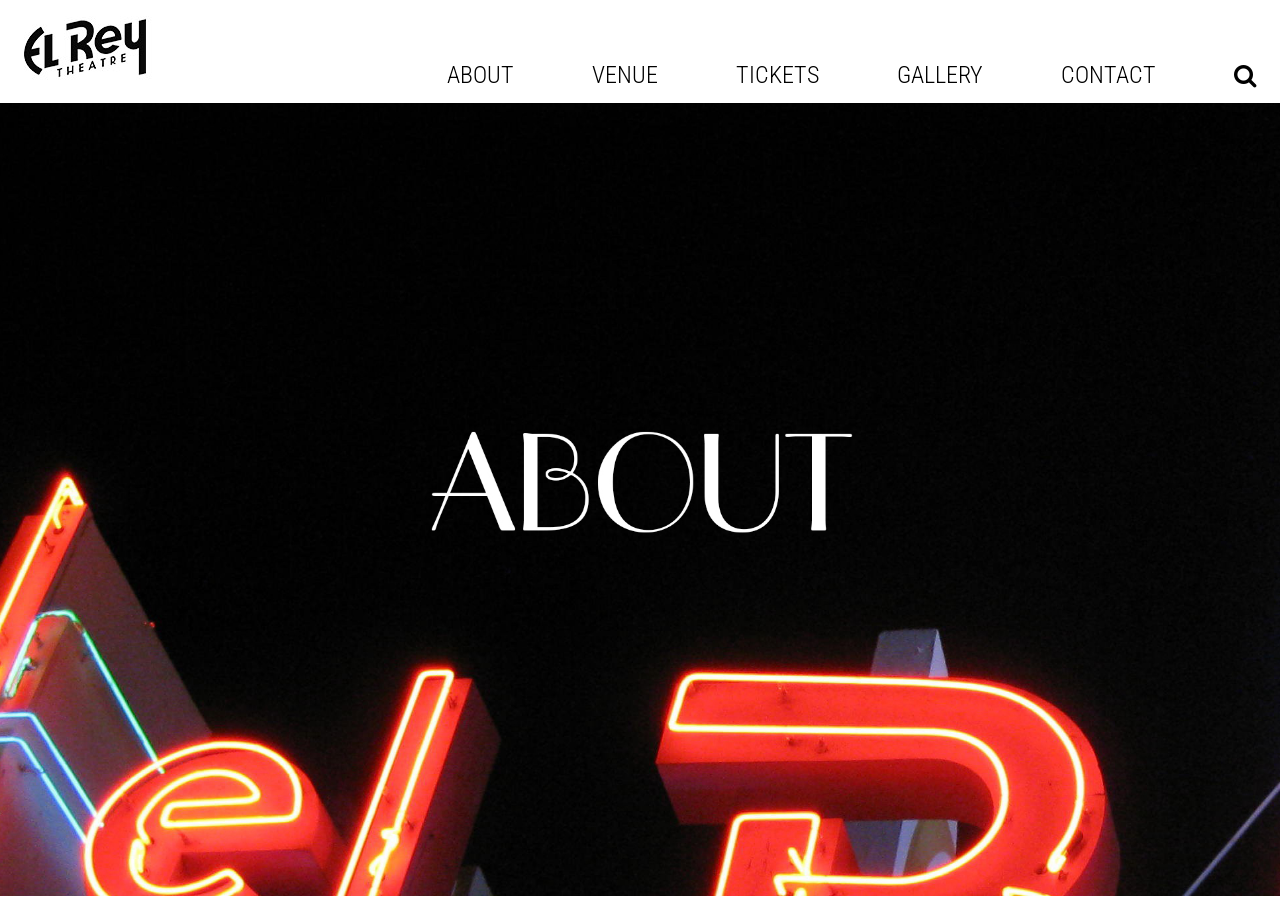
==== about.html @ af0de261 "added about page" ====
<!DOCTYPE html>
<html>
  <head>
    <meta charset="utf-8">
    <title>About</title>
    <!-- VIEWPORT FOR MOBILE -->
    <meta name="viewport" content="width=device-width, initial-scale=1">

    <!-- MAIN CSS -->
    <link rel="stylesheet" href="styles.css">
    <link href='https://fonts.googleapis.com/css?family=Roboto+Condensed:400,300,700|Dosis:400,600' rel='stylesheet' type='text/css'>
    <link rel="stylesheet" href="http://cdnjs.cloudflare.com/ajax/libs/font-awesome/4.4.0/css/font-awesome.min.css">
  </head>

  <body>
    <section class="nav group">
        <a href="index.html"><img src="elreylogo1.jpg" alt="logo" /></a>
        <ul>
          <li><a class="active" href="about.html">about</a></li>
          <li><a href="venue.html">venue</a></li>
          <li><a href="tickets.html">tickets</a></li>
          <li><a href="gallery.html">gallery</a></li>
          <li><a href="contact.html">contact</a></li>
          <li><a href="#"><i class="fa fa-search"></i></a></li>
        </ul>
    </section>

    <section class="header">
        <img src="about.jpg" alt="the El Rey" />
    </section>

  </body>
</html>
---- styles.css ----
/* CSS TABLE OF CONTENTS
=====================================
  #BASE CSS
  #SITE-SPECIFIC CSS
===================================== */


/*
=====================================
========== BEGIN BASE CSS ===========
=====================================
*/

/* BASE CSS (Initital Base Setup)
Description: "Base" css is an initial set of core
styles that can be used (and reused) as a start
for most sites. It should be placed at the top so
it can be over-written by site-specific styling
below.
=====================================
  #RESET
  #HTML5
  #BASE TYPOGRAPHY
  	#BODY
  	#HEADINGS
  	#PARAGRAPHS
  	#LINKS
  	#LISTS
  #IMAGES
  #CLEARFIX
===================================== */


/* #RESET
================================================== */
* {
	margin: 0;
	padding: 0;
}

/* #HTML5
================================================== */
header, section, footer, aside, nav, article, figure {
	display: block;
}


/* #BASE TYPOGRAPHY
================================================== */

/* #BODY */
body {
	font-family: 'Roboto Condensed', sans-serif;
	font-size: 100%; /* 1em = 16px */
	line-height: 1.5em; /* 16px x 1.5em = 24px */
	color: #333;
}

/* #HEADINGS
Based on a Traditional Typographic Scale:
48, 36, 24, 21, 18, 16
================================================== */

h1, h2, h3, h4, h5, h6 {
	margin-bottom: .5em;
}

h1 {
	font-size: 3em; /* 48px / 16px = 3em */
	line-height: 1em;
}

h2 {
	font-size: 2.25em; /* 36px / 16px = 2.25em */
	line-height: 1.1em;
}

h3 {
	font-size: 1.5em; /* 24px / 16px = 1.5em */
	line-height: 1.2em;
}

h4 {
	font-size: 1.3125em; /* 21px / 16px = 1.3125em */
	line-height: 1.3em;
}

h5 {
	font-size: 1.125em; /* 18px / 16px = 1.125em */
	line-height: 1.4em;
}

h6 {
	font-size: 1em; /* 16px / 16px = 1em */
	line-height: 1.5em;
}

/* #Paragraphs
================================================== */
p {
	margin-bottom: .5em;
}


/* #Links
================================================== */
a { color: #39c; text-decoration: none; }
a:visited, a:hover, a:focus { color: #069; }


/* #Lists
================================================== */
ul, ol {
	margin-bottom: .5em;
}

ul li ul, ul li ol, ol li ul, ol li ol {
	margin: 0;
}

li {
	margin-left: 1.875em;
}


/* #Images
================================================== */
img.scale-with-grid {
	max-width: 100%;
	height: auto;
}

a img {
	border: none;
}


/* #CLEARFIX
================================================== */
.group:after {
  content: "";
  display: table;
  clear: both;
}

/*
=====================================
=========== END BASE CSS ============
=====================================
*/


/*
=====================================
===== BEGIN SITE- SPECIFIC CSS ======
=====================================
*/

/* SITE-SPECIFIC CSS (Site-Specific Design)
Description: "Site-specific" css is where all
site-specific visual design styles. Site-specific
css should be placed on the bottom to
override any base styling above it.
=====================================
	#SITE-SPECIFIC BASE STYLING
	#SITE-SPECIFIC TYPOGRAPHY
	#LAYOUT/GRID
	#SECTIONS
	#MEDIA QUERIES
	#@FONT-FACE
===================================== */

/* SITE-SPECIFIC BASE STYLING
Description: Adjust general base settings above with
site-specific styles here.
(e.g. body background color)
===================================== */

body {
	background: #fff;
}


/* SITE-SPECIFIC TYPOGRAPHY
Description: Adjust the base typography settings above
with site-specific styles here.
(e.g. headings, paragraphs, colors, etc.)
===================================== */



/* LAYOUT/GRID
Description: Place grid and visual layout styling here.
(e.g. containers, rows, columns)
===================================== */
.container {
	/* Fixed width: 960px */
    width: 60em; /* 960px / 16px (base) = 60em - (5em padding x 2) = 50em */
	margin: 0 auto;
}

/* SECTIONS
Description: Style major site sections here.
(e.g. header, navs/navigation, site-specific content sections,
asides, sidebars, footer, sub page-specific styling, etc.)
===================================== */

.nav {
  position: fixed;
  background-color: white;
  width: 100%;
  clear: both;
}

.nav ul li a {
  text-transform: uppercase;
	font-weight: 300;
	color: #000;
  display: block;
	font-size: 1.5em;
	margin: 0.3em;
	margin-left: 1em;
	margin-right: 1em;
}

.nav ul li a:active {
	font-weight: bold;
}


.nav ul li {
	float:left;
}

.nav ul {
	float: right;
	margin-top: 3.5em;
  list-style-type: none;
}

.nav img {
  max-width: 100%;
  float: left;
  clear: both;
  margin: 0.5em;
}

.header img {
  width: 100%;
  clear: both;
	padding-top: 6em;
}

.headline h1 {
  font-size: 4em;
	font-weight: 700;
	text-transform: uppercase;
	text-align: center;
	margin-top: 1em;
}

.headline {
	margin: 3em;
	padding-top: 1em;
	text-align: center;
}


.col-3 {
	float: left;
	margin: 1em;
	width: 30%;
	margin-bottom: 10em;
}

.col-3 img {
	max-width: 100%;
}

.col-3 h3 {
	text-transform: uppercase;
	font-size: 3em;
	font-weight: 400;
	text-align: center;
	margin: 0.5em;
}

.col-3 p {
	font-style: normal;
	font-weight: 300;
	font-size: 1.2em;
	text-align: left;
	margin-left: 1em;
	margin-right: 1em;
}

.col-3 a {
	display: block;
	text-transform: uppercase;
	font-size: 1.5em;
	border: 1.5px solid #000;
	border-radius: 10px;
	width: 50%;
	text-align: center;
	padding: 0.3em;
	padding-left: 1em;
	padding-right: 1em;
	color: #000;
	margin-left: auto;
	margin-right: auto;
}

.footer {
	background: #292728;
}

.footer img {
	width: 10%;
	float: left;
	margin: 4%;
}

.footer ul {
	width: 80%;
	float: left;
}


.footer ul li {
	color: #fff;
	font-weight: 300;
	font-size: 1em;
	list-style-type: none;
	display: block;
	float: left;
	width: 14%;
	padding: 0.5em;
	margin-top: 2em;
	margin-left: 3%;
	text-align: left;
}

.footer h6 {
	text-transform: uppercase;
	font-weight: 400;
	border-bottom: 1px solid #fff;
	padding-bottom: .1em;
	text-align: left;
}


.footer .social {
	width: 20%;
}

.footer a {
	display: inline-block;
	border: 1px solid #fff;
	border-radius: 8px;
	padding: 0.5em;
	padding-left: 2em;
	padding-right: 2em;
	color: #fff;
	font-weight: 300;
	text-transform: uppercase;
}

.footer .social a {
	float: left;
	border: none;
	border-radius: none;
	padding: 0;
	margin-left: 6%;
	color: #fff;
}

.footer .email {
	float: right;
	width: 40%;
	margin-right: 10%;
	margin-bottom: 5%;
}

.email .field a {
	text-transform: capitalize;
	font-style: italic;
	padding-left: 20%;
	padding-right: 20%;
}



/* MEDIA QUERIES
Description: Define screen-size breakpoints here.
(e.g. Desktop, Tablet, Mobile)
===================================== */

/* Tablet (Between 768px - 992px)*/
@media all and (min-width: 48em) and (max-width: 62em) {

	body {
		font-size: 95%; /* 15px */
	}

	.container {
		width: 90%;
		margin: 2%;
		padding: 4%;
		padding-top: 0;
	}

	.nav ul li a {
		font-size: 100%;
		margin-left: 0;
	}

	.headline {
		padding-top: 0;
	}


	.headline h1 {
		font-size: 3em;
		margin-bottom: 0;
	}


	.col-3 {
		width: 28%;
	}

	.col-3 h3 {
			font-size: 2em;
	}


	.col-3 p {
		width: 70%;
		font-size: 1em;
		margin-left: 0.5em;
		margin-right: 0.5em;
	}

	.col-3 a {
		font-size: 95%;
		border-radius: 6px;
		margin: 4%;
	}

	.footer ul {
		width: 70%;
		float: right;
	}

	.footer ul li {
		width: 30%;
		margin-left: 1em;
		margin-bottom: 1em;
		float: left;
	}

.footer .location {
	margin-bottom: 4em;
}

.footer .social {
	width: 30%;
}

.footer img {
	width: 15%;
}

.footer a {
	margin: 1.5%;
}


}

/* MOBILE (Smaller than 768px)*/
@media all and (max-width: 47.9999em) {

	body {
		font-size: 60%; /* 14px */
	}

	.container {
		width: 84%;
		margin: 3%;
		padding: 5%;
	}

	.headline h1 {
		font-size: 4em;
	}

	.nav ul {
		margin-left: 35%;
		font-size: 1.2em;
	}

  .nav img {
		clear: both;
  }

	.nav ul {
		display: block;
		float: none;
	}

  .nav ul li a {

    text-align: center;
    margin: 0.5em;
		clear: both;
  }

	.header img {
		margin-top: 8em;
	}

	.col-3 {
		display: block;
		width: 90%;
		margin-bottom: 10%;
	}

	.col-3 img {
		width: 100%;
		margin: 0 auto;
	}

	.col-3 a {
		border-radius: 6px;
		font-size: 2em;
		width: 40%;
		padding: 0.5em;
	}

	.col-3 p {
		margin: 0 auto;
		width: 70%;
		font-size: 1.8em;
		line-height: 1.2em;
		padding-bottom: 1em;
	}

	.footer {
		font-size: 1.5em;
		line-height: 1.2em;
		text-align: center;
		margin-left: auto;
		margin-right: auto;
		padding-left: 30%;
	}

	.footer img {
		display: block;
		width: 40%;
		padding: 4%;
		clear: both;
		padding-top: 15%;
		margin-left: auto;
		margin-right: auto;
	}

	.footer ul li {
		width: 50%;
		clear: both;
		font-size: 1em;
	}

	.footer .social{
		width: 50%;
	}

	.footer a {
		margin: 5%;
	}

	.footer .email {
		width: 80%;
		margin: 0;
		margin-bottom: 20%;
		padding-right: 30%;
	}


}

/* @FONT-FACE (Webfonts)
===================================== */


/*
=====================================
====== END SITE- SPECIFIC CSS =======
=====================================
*/
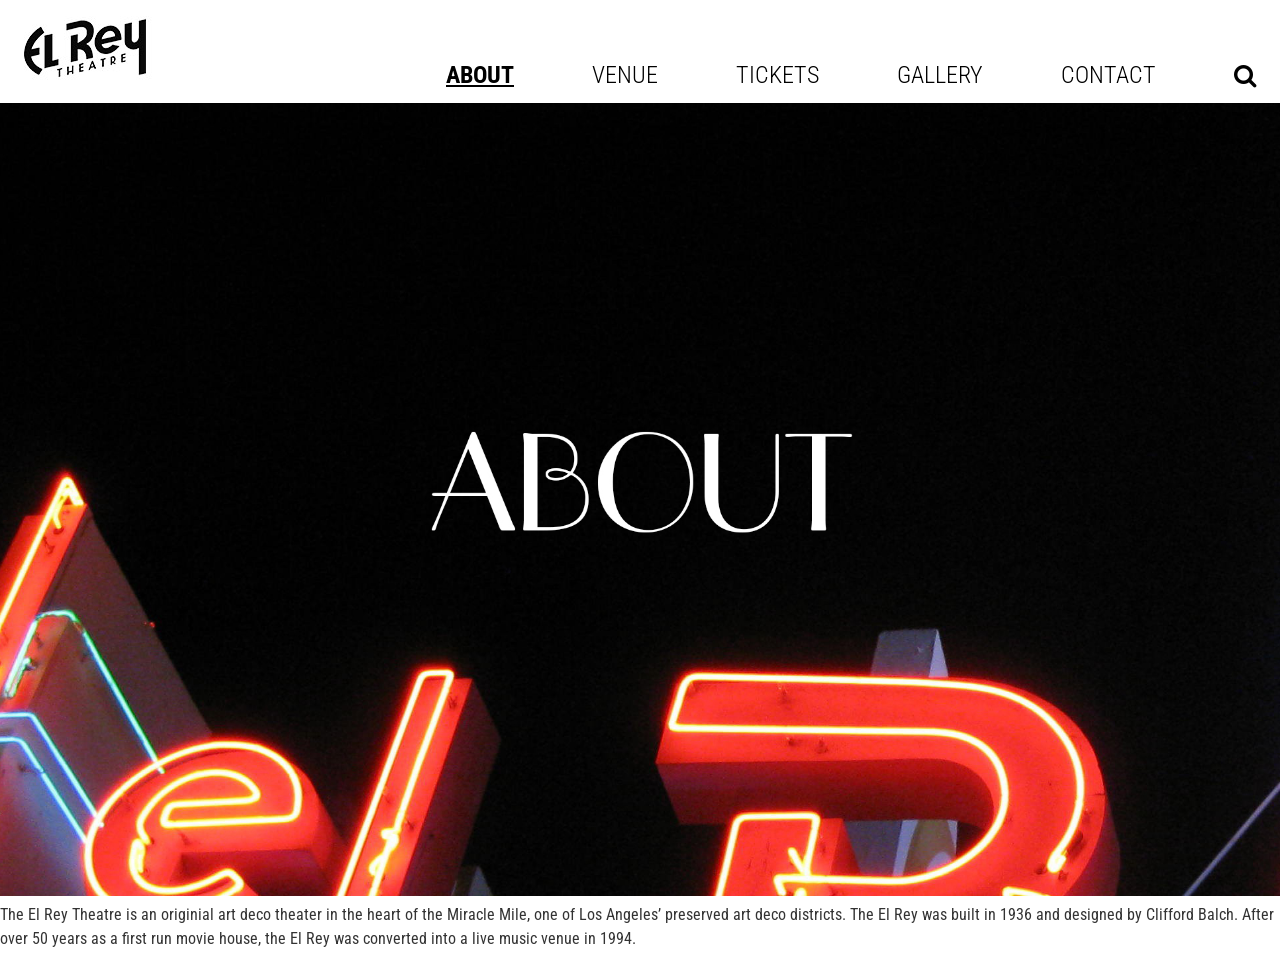
==== commit df1d9002: "fixed responsive" ====
--- a/about.html
+++ b/about.html
@@ -9,6 +9,7 @@
     <!-- MAIN CSS -->
     <link rel="stylesheet" href="styles.css">
     <link href='https://fonts.googleapis.com/css?family=Roboto+Condensed:400,300,700|Dosis:400,600' rel='stylesheet' type='text/css'>
+
     <link rel="stylesheet" href="http://cdnjs.cloudflare.com/ajax/libs/font-awesome/4.4.0/css/font-awesome.min.css">
   </head>
 
@@ -29,5 +30,9 @@
         <img src="about.jpg" alt="the El Rey" />
     </section>
 
+    <p>
+      The El Rey Theatre is an originial art deco theater in the heart of the Miracle Mile, one of Los Angeles’ preserved art deco districts. The El Rey was built in 1936 and designed by Clifford Balch. After over 50 years as a first run movie house, the El Rey was converted into a live music venue in 1994.
+    </p>
+
   </body>
 </html>
--- a/styles.css
+++ b/styles.css
@@ -36,6 +36,7 @@
 * {
 	margin: 0;
 	padding: 0;
+	box-sizing: border-box;
 }
 
 /* #HTML5
@@ -223,10 +224,10 @@
 	margin-right: 1em;
 }
 
-.nav ul li a:active {
+.nav a.active {
 	font-weight: bold;
-}
-
+	text-decoration: underline;
+}
 
 .nav ul li {
 	float:left;
@@ -300,7 +301,7 @@
 	font-size: 1.5em;
 	border: 1.5px solid #000;
 	border-radius: 10px;
-	width: 50%;
+	width: 70%;
 	text-align: center;
 	padding: 0.3em;
 	padding-left: 1em;
@@ -404,7 +405,7 @@
 
 	.container {
 		width: 90%;
-		margin: 2%;
+		margin: 2% auto;
 		padding: 4%;
 		padding-top: 0;
 	}
@@ -426,7 +427,8 @@
 
 
 	.col-3 {
-		width: 28%;
+		width: 30%;
+		margin: 1.5%;
 	}
 
 	.col-3 h3 {
@@ -437,14 +439,14 @@
 	.col-3 p {
 		width: 70%;
 		font-size: 1em;
-		margin-left: 0.5em;
-		margin-right: 0.5em;
+		margin-left: auto;
+		margin-right: auto;
 	}
 
 	.col-3 a {
 		font-size: 95%;
 		border-radius: 6px;
-		margin: 4%;
+		margin: auto;
 	}
 
 	.footer ul {
@@ -453,27 +455,27 @@
 	}
 
 	.footer ul li {
-		width: 30%;
+		width: 40%;
 		margin-left: 1em;
 		margin-bottom: 1em;
 		float: left;
 	}
 
-.footer .location {
-	margin-bottom: 4em;
-}
-
-.footer .social {
-	width: 30%;
-}
-
-.footer img {
-	width: 15%;
-}
-
-.footer a {
-	margin: 1.5%;
-}
+	.footer .location {
+		margin-bottom: 4em;
+	}
+
+	.footer .social {
+		width: 40%;
+	}
+
+	.footer img {
+		width: 15%;
+	}
+
+	.footer a {
+		margin: 1.5%;
+	}
 
 
 }
@@ -487,7 +489,7 @@
 
 	.container {
 		width: 84%;
-		margin: 3%;
+		margin: auto;
 		padding: 5%;
 	}
 
@@ -496,7 +498,8 @@
 	}
 
 	.nav ul {
-		margin-left: 35%;
+		margin-left: auto;
+		width: 50%;
 		font-size: 1.2em;
 	}
 
@@ -504,13 +507,8 @@
 		clear: both;
   }
 
-	.nav ul {
-		display: block;
-		float: none;
-	}
 
   .nav ul li a {
-
     text-align: center;
     margin: 0.5em;
 		clear: both;
@@ -534,7 +532,7 @@
 	.col-3 a {
 		border-radius: 6px;
 		font-size: 2em;
-		width: 40%;
+		width: 60%;
 		padding: 0.5em;
 	}
 
@@ -552,7 +550,6 @@
 		text-align: center;
 		margin-left: auto;
 		margin-right: auto;
-		padding-left: 30%;
 	}
 
 	.footer img {
@@ -563,16 +560,17 @@
 		padding-top: 15%;
 		margin-left: auto;
 		margin-right: auto;
+		float: none;
 	}
 
 	.footer ul li {
-		width: 50%;
+		width: 80%;
 		clear: both;
 		font-size: 1em;
 	}
 
 	.footer .social{
-		width: 50%;
+		width: 80%;
 	}
 
 	.footer a {
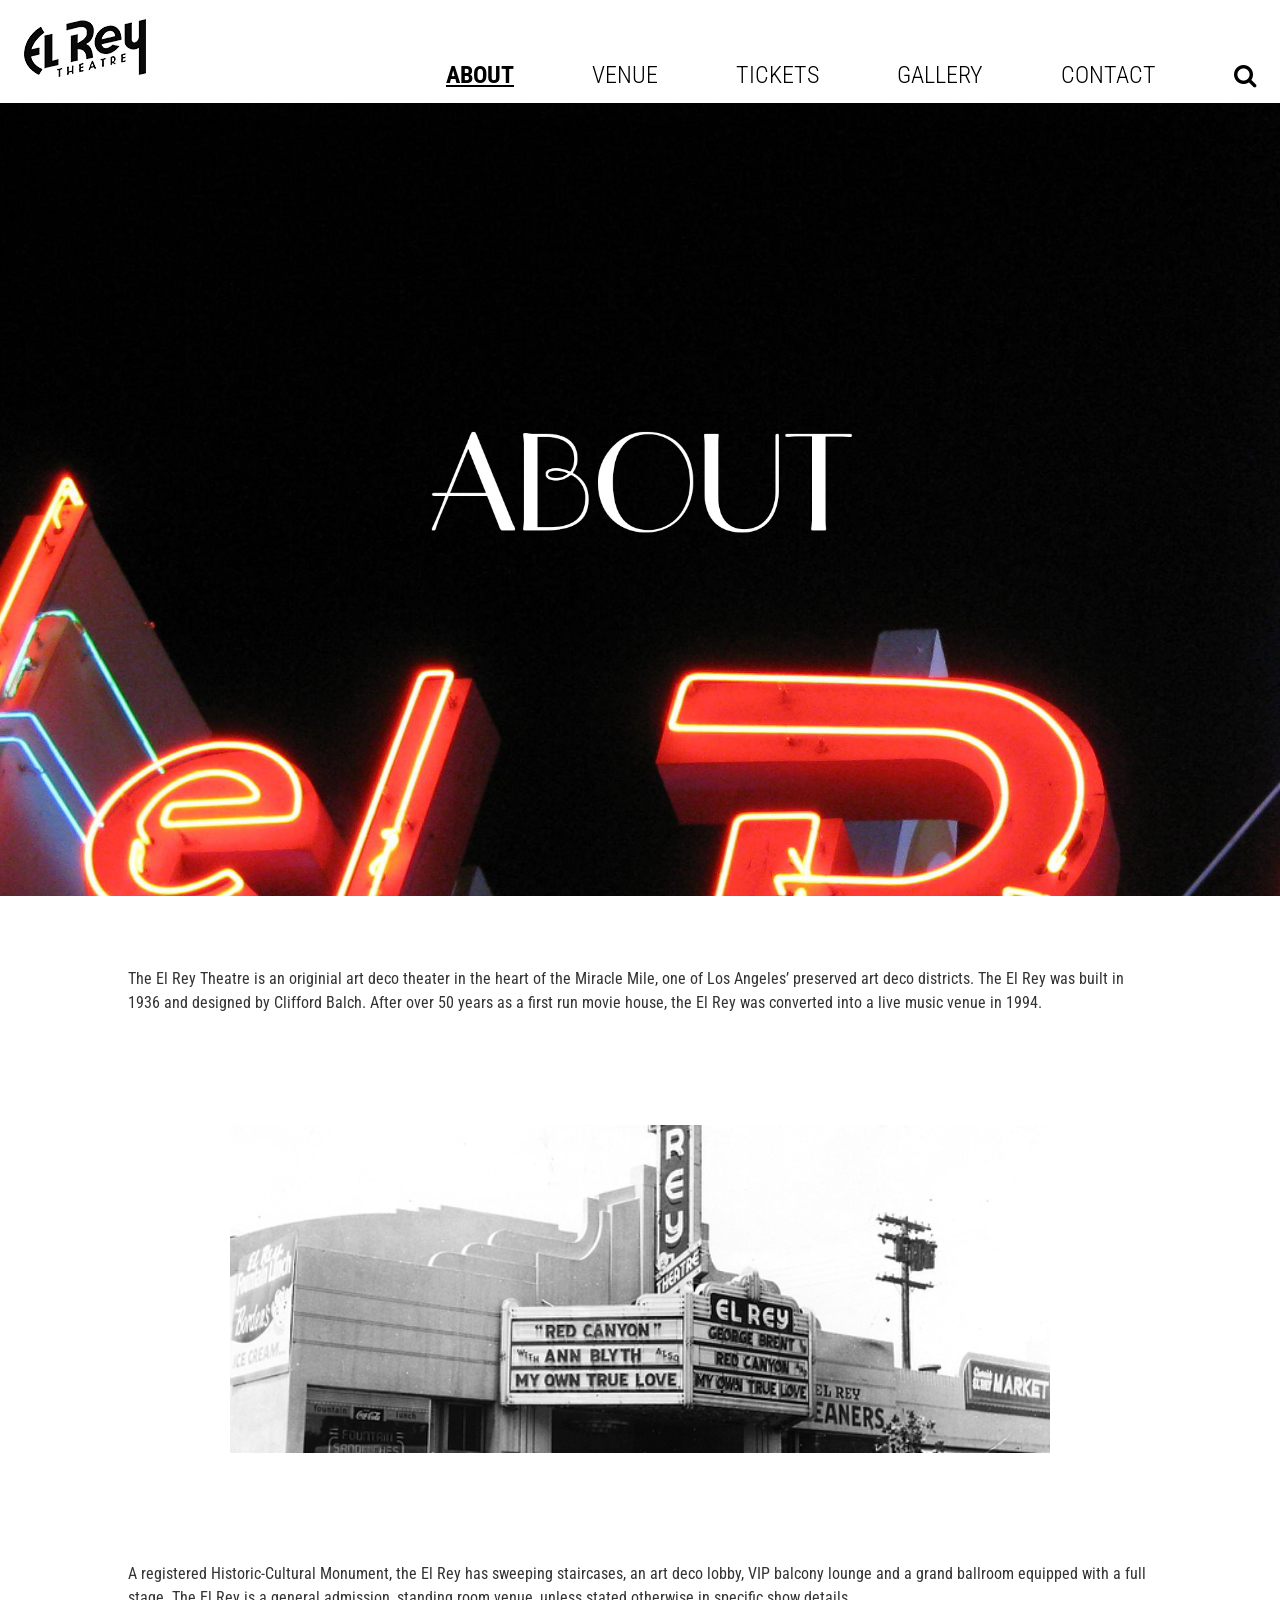
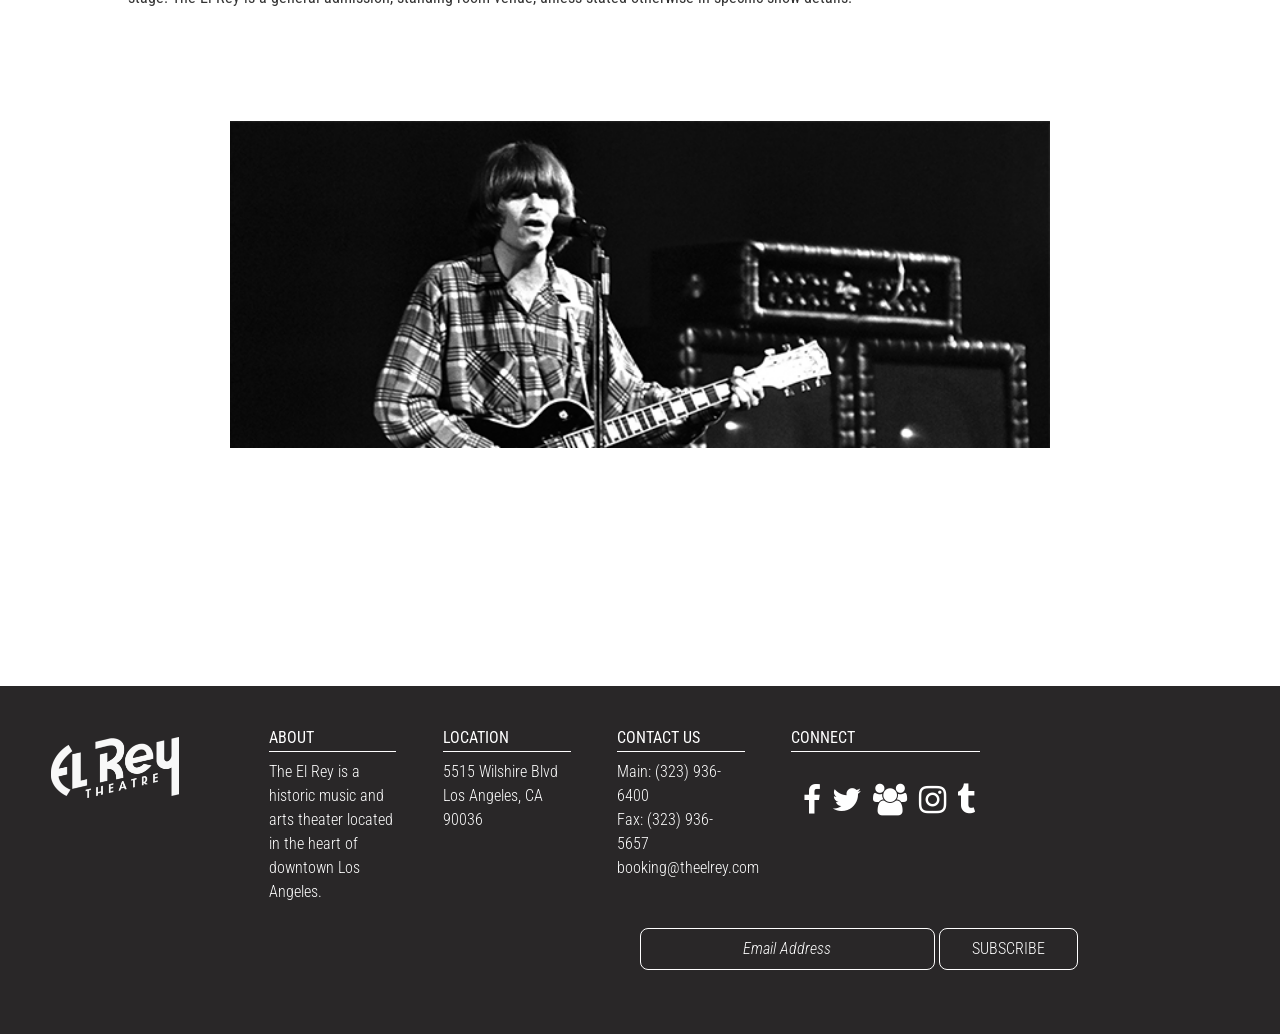
==== commit 11357f21: "added content to about page" ====
--- a/about.html
+++ b/about.html
@@ -16,6 +16,7 @@
   <body>
     <section class="nav group">
         <a href="index.html"><img src="elreylogo1.jpg" alt="logo" /></a>
+        <a href="#" class="nav-toggle"></a>
         <ul>
           <li><a class="active" href="about.html">about</a></li>
           <li><a href="venue.html">venue</a></li>
@@ -30,9 +31,70 @@
         <img src="about.jpg" alt="the El Rey" />
     </section>
 
-    <p>
-      The El Rey Theatre is an originial art deco theater in the heart of the Miracle Mile, one of Los Angeles’ preserved art deco districts. The El Rey was built in 1936 and designed by Clifford Balch. After over 50 years as a first run movie house, the El Rey was converted into a live music venue in 1994.
-    </p>
+    <div class="about">
+      <p>
+        The El Rey Theatre is an originial art deco theater in the heart of the Miracle Mile, one of Los Angeles’ preserved art deco districts. The El Rey was built in 1936 and designed by Clifford Balch. After over 50 years as a first run movie house, the El Rey was converted into a live music venue in 1994.
+      </p>
+
+      <img src="historic.jpg" alt="" />
+
+      <p>
+        A registered Historic-Cultural Monument, the El Rey has sweeping staircases, an art deco lobby, VIP balcony lounge and a grand ballroom equipped with a full stage. The El Rey is a general admission, standing room venue, unless stated otherwise in specific show details.
+      </p>
+
+      <img src="john.jpg" alt="" />
+    </div>
+
+
+      <section class="footer group">
+        <div class="group">
+
+            <img src="elreylogo_inverse.png" alt="" />
+            <ul>
+              <li>
+                <h6>about</h6>
+                <p>
+                  The El Rey is a historic music and arts theater located in the heart of downtown Los Angeles.
+                </p>
+              </li>
+
+              <li class="location">
+                <h6>location</h6>
+                <p>
+                5515 Wilshire Blvd<br>
+                Los Angeles, CA 90036
+                </p>
+              </li>
+              <li class="contact">
+                <h6>contact us</h6>
+                <p>
+                Main: (323) 936-6400<br>
+                Fax: (323) 936-5657<br>
+                booking@theelrey.com
+                </p>
+              </li>
+
+              <li class="social">
+                <h6>connect</h6>
+                <br>
+                <a href="https://www.facebook.com/elrey"><i class="fa fa-facebook fa-2x"></i></a>
+                <a href="https://twitter.com/elreytheatre"><i class="fa fa-twitter fa-2x"></i></a>
+                <a href="https://myspace.com/theelrey"><i class="fa fa-users fa-2x" aria-hidden="true" ></i></a>
+                <a href="https://www.instagram.com/elreytheatre/?hl=en"><i class="fa fa-instagram fa-2x"></i></a>
+                <a href="http://elreytheatre.tumblr.com/"><i class="fa fa-tumblr fa-2x"></i></a>
+              </li>
+
+            </ul>
+
+            </div>
+      <div class="email">
+        <span class="field"><a href="#">email address</a></span>
+        <a href="#">subscribe</a>
+      </div>
+      </section>
+
+    <script src="https://ajax.googleapis.com/ajax/libs/jquery/2.2.0/jquery.min.js"></script>
+    <script src="scripts.js"></script>
 
   </body>
 </html>
--- a/styles.css
+++ b/styles.css
@@ -246,6 +246,52 @@
   margin: 0.5em;
 }
 
+a.nav-toggle {
+  display: none;
+  box-sizing: border-box;
+  width: 30px;
+  height: 20px;
+  margin: 20px auto;
+  position: relative;
+}
+
+a.nav-toggle:hover {
+  background: transparent;
+}
+
+.nav-toggle:before, .nav-toggle:after {
+  content: '';
+  position: absolute;
+  top: 0;
+  left: 0;
+  width: 100%;
+  height: 100%;
+  transition: all .5s;
+}
+
+.nav-toggle:before {
+  border-top: 4px solid #000;
+  border-bottom: 4px solid #000;
+}
+
+.nav-toggle:after {
+  top: 12px;
+  height: 4px;
+  background: #000;
+}
+
+.nav-toggle.active:before {
+  border: 0;
+  top: 12px;
+  height: 4px;
+  background: #000;
+  transform: rotate(45deg);
+}
+.nav-toggle.active:after {
+  transform: rotate(-45deg);
+}
+
+
 .header img {
   width: 100%;
   clear: both;
@@ -266,6 +312,15 @@
 	text-align: center;
 }
 
+.about {
+	margin: 10%;
+	margin-top: 5%;
+}
+
+.about img {
+	width: 80%;
+	margin: 10%;
+}
 
 .col-3 {
 	float: left;
@@ -498,24 +553,32 @@
 	}
 
 	.nav ul {
-		margin-left: auto;
-		width: 50%;
+		margin: auto;
 		font-size: 1.2em;
+		display: none;
 	}
 
   .nav img {
 		clear: both;
   }
 
-
-  .nav ul li a {
-    text-align: center;
-    margin: 0.5em;
+	a.nav-toggle {
+		display: block;
 		clear: both;
-  }
+	}
 
 	.header img {
 		margin-top: 8em;
+		}
+
+	.about {
+		margin: 15%;
+	}
+
+	.about p {
+		font-size: 1.5em;
+		line-height: 1.5em;
+		margin-bottom: 10%:
 	}
 
 	.col-3 {
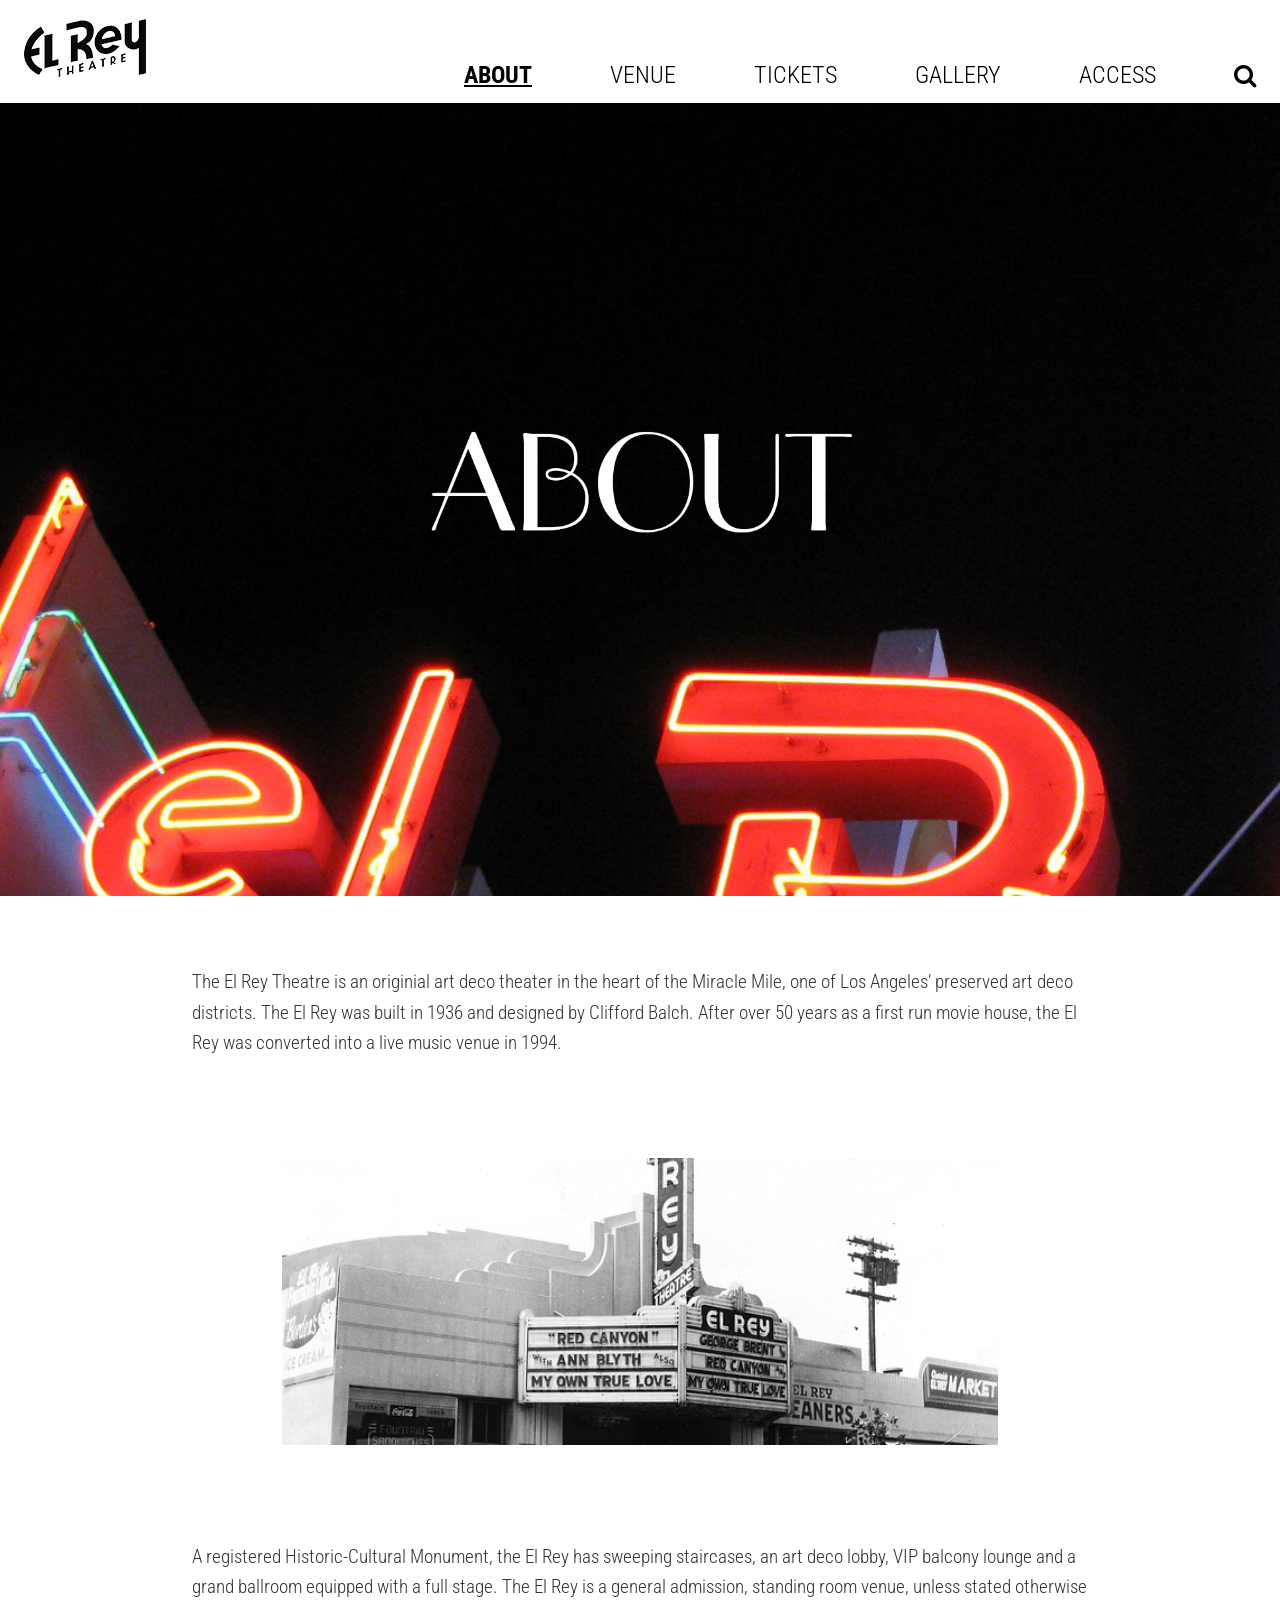
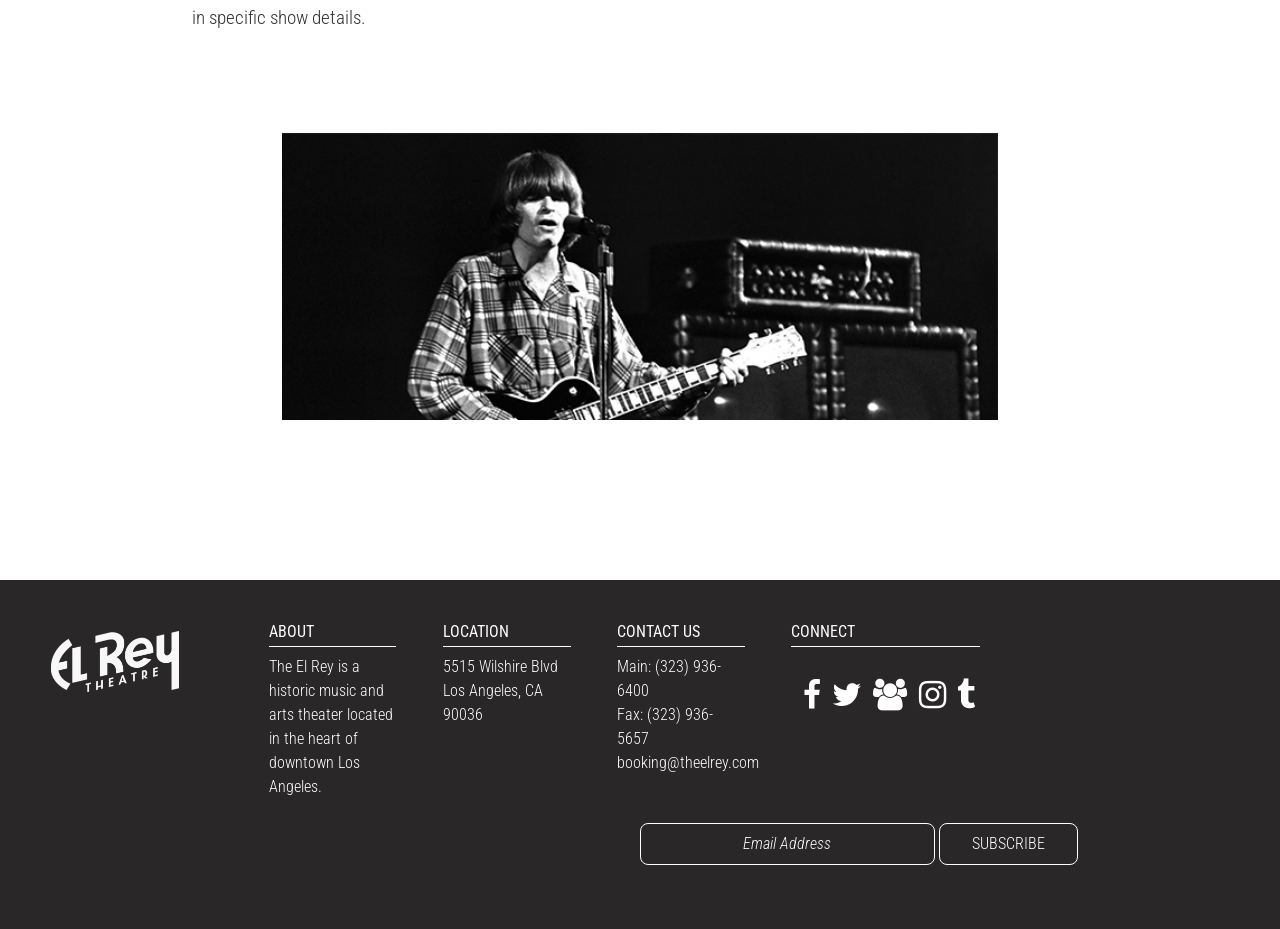
==== commit 77371a9f: "organized files" ====
--- a/about.html
+++ b/about.html
@@ -2,7 +2,7 @@
 <html>
   <head>
     <meta charset="utf-8">
-    <title>About</title>
+    <title>The El Rey - About</title>
     <!-- VIEWPORT FOR MOBILE -->
     <meta name="viewport" content="width=device-width, initial-scale=1">
 
@@ -15,20 +15,20 @@
 
   <body>
     <section class="nav group">
-        <a href="index.html"><img src="elreylogo1.jpg" alt="logo" /></a>
+        <a href="index.html"><img src="img/elreylogo1.jpg" alt="logo" /></a>
         <a href="#" class="nav-toggle"></a>
         <ul>
           <li><a class="active" href="about.html">about</a></li>
           <li><a href="venue.html">venue</a></li>
           <li><a href="tickets.html">tickets</a></li>
           <li><a href="gallery.html">gallery</a></li>
-          <li><a href="contact.html">contact</a></li>
+          <li><a href="access.html">access</a></li>
           <li><a href="#"><i class="fa fa-search"></i></a></li>
         </ul>
     </section>
 
     <section class="header">
-        <img src="about.jpg" alt="the El Rey" />
+        <img src="img/about.jpg" alt="the El Rey" />
     </section>
 
     <div class="about">
@@ -36,20 +36,20 @@
         The El Rey Theatre is an originial art deco theater in the heart of the Miracle Mile, one of Los Angeles’ preserved art deco districts. The El Rey was built in 1936 and designed by Clifford Balch. After over 50 years as a first run movie house, the El Rey was converted into a live music venue in 1994.
       </p>
 
-      <img src="historic.jpg" alt="" />
+      <img src="img/historic.jpg" alt="" />
 
       <p>
         A registered Historic-Cultural Monument, the El Rey has sweeping staircases, an art deco lobby, VIP balcony lounge and a grand ballroom equipped with a full stage. The El Rey is a general admission, standing room venue, unless stated otherwise in specific show details.
       </p>
 
-      <img src="john.jpg" alt="" />
+      <img src="img/john.jpg" alt="" />
     </div>
 
 
       <section class="footer group">
         <div class="group">
 
-            <img src="elreylogo_inverse.png" alt="" />
+            <img src="img/elreylogo_inverse.png" alt="" />
             <ul>
               <li>
                 <h6>about</h6>
@@ -94,7 +94,7 @@
       </section>
 
     <script src="https://ajax.googleapis.com/ajax/libs/jquery/2.2.0/jquery.min.js"></script>
-    <script src="scripts.js"></script>
+    <script src="js/scripts.js"></script>
 
   </body>
 </html>
--- a/styles.css
+++ b/styles.css
@@ -287,6 +287,7 @@
   background: #000;
   transform: rotate(45deg);
 }
+
 .nav-toggle.active:after {
   transform: rotate(-45deg);
 }
@@ -313,14 +314,251 @@
 }
 
 .about {
-	margin: 10%;
-	margin-top: 5%;
+	margin: 0 auto;
+	width: 70%;
+	padding-top: 5%;
+	padding-bottom: 5%;
+}
+
+.about p {
+	font-size: 1.2em;
+	line-height: 1.6em;
+	font-weight: 300;
 }
 
 .about img {
 	width: 80%;
 	margin: 10%;
 }
+
+.faq {
+	margin: 0 auto;
+	width: 70%;
+	padding-top: 5%;
+	padding-bottom: 5%;
+}
+
+.faq h1 {
+	text-align: center;
+}
+
+.faq ul {
+	list-style-type: none;
+}
+
+.faq h5 {
+	padding: 0.5em;
+	font-size: 1.5em;
+	border: 1px solid #000;
+	border-radius: 10px;
+	margin: 1%;
+	font-weight: 300;
+}
+
+.faq i {
+	float: right;
+}
+
+.faq img {
+	margin: 0 auto;
+	width: 100%;
+	padding-top: 8%;
+	padding-bottom: 3%;
+}
+
+.faq p {
+	font-size: 1.2em;
+	line-height: 1.6em;
+	font-weight: 300;
+	display: none;
+	padding: 5%;
+}
+
+.faq h3 {
+	font-size: 1.5em;
+	line-height: 1.6em;
+	font-weight: 300;
+}
+
+.contactform {
+	float: left;
+	margin: 1%;
+}
+
+
+input[type="text"] {
+    border: 1px solid #000;
+		font-family: 'Roboto Condensed', sans-serif;
+		font-style: italic;
+    padding: .5em 1em;
+		margin: 3%;
+		display:block;
+	}
+
+.contactform textarea {
+	border: 1px solid #000;
+	font-style: italic;
+	padding: .5em 1em;
+	margin: 3%;
+	display:block;
+}
+
+.contactform button {
+		    border: 1px solid #000;
+				font-family: 'Roboto Condensed', sans-serif;
+				background: #fff;
+				text-transform: uppercase;
+				font-size: 1.2em;
+				font-weight: bold;
+		    padding: .5em 1.5em;
+				margin: 3%;
+		    border-radius: 5px;
+				display:block;
+		}
+
+.faq .col-2 {
+	width: 40%;
+	float:left;
+}
+
+.tickets {
+	margin: 0 auto;
+	width: 70%;
+	padding-top: 5%;
+	padding-bottom: 5%;
+}
+
+.tickets p {
+	font-size: 1.2em;
+	line-height: 1.6em;
+	font-weight: 300;
+}
+
+.tickets img {
+	float: left;
+	margin-right: 5%;
+}
+
+.tickets ul li {
+	list-style-type: none;
+	margin: 5%;
+}
+
+.tickets ul {
+	width: 90%;
+	margin: 0 auto;
+	padding-bottom: 3%;
+}
+
+.tickets .info {
+	float: left;
+}
+
+.tickets .actions {
+	float: right;
+	width: 20%;
+}
+
+
+.tickets .actions a {
+	display: block;
+	color: #000;
+	text-transform: uppercase;
+	border: 1px solid #000;
+	border-radius: 8px;
+	padding: 4%;
+	padding-left: 10%;
+	padding-right: 10%;
+	text-align: center;
+	margin: 2%;
+}
+
+.tickets h3 {
+	text-transform: uppercase;
+	line-height: .8em;
+}
+
+.tickets h4 {
+	line-height: .8em;
+}
+
+.tickets h5 {
+	line-height: .8em;
+	font-size: 1em;
+	font-weight: 300;
+}
+
+.tickets .button {
+	display: block;
+	color: #000;
+	text-transform: uppercase;
+	font-weight: bold;
+	border: 1px solid #000;
+	border-radius: 10px;
+	padding: 2%;
+	padding-left: 5%;
+	padding-right: 5%;
+	text-align: center;
+	margin: 0 auto;
+	width: 30%;
+}
+
+.gallery {
+	margin: 0 auto;
+	width: 70%;
+	padding-top: 5%;
+	padding-bottom: 5%;
+}
+
+.gallery img {
+	margin: 1%;
+}
+
+.gallery h5 {
+	font-weight: 300;
+	text-transform: uppercase;
+	text-align: center;
+	font-size: 1.8em;
+}
+
+.gallery h3 {
+	text-transform: uppercase;
+	text-align: center;
+	font-size: 3em;
+}
+
+.gallery a {
+	display: block;
+	color: #000;
+	text-transform: uppercase;
+	font-weight: bold;
+	border: 1px solid #000;
+	border-radius: 10px;
+	padding: 2%;
+	padding-left: 5%;
+	padding-right: 5%;
+	text-align: center;
+	margin: 0 auto;
+	width: 30%;
+}
+
+
+
+
+.myCarousel {
+	width: 50%;
+}
+
+.carousel .item img {
+	margin: 0 auto;
+}
+
+
+.slick-prev:before, .slick-next:before {
+	color: #000;
+}
+
+
 
 .col-3 {
 	float: left;
@@ -366,6 +604,63 @@
 	margin-right: auto;
 }
 
+
+.access {
+	margin: 0 auto;
+	width: 70%;
+	padding-top: 5%;
+	padding-bottom: 5%;
+}
+
+.access p {
+	font-size: 1.2em;
+	line-height: 1.6em;
+	font-weight: 300;
+}
+
+.access a {
+	display: block;
+	text-transform: uppercase;
+	font-weight: bold;
+	font-size: 1.5em;
+	border: 1.5px solid #000;
+	border-radius: 10px;
+	width: 25%;
+	text-align: center;
+	padding: 0.3em;
+	padding-left: 1em;
+	padding-right: 1em;
+	color: #000;
+	margin-left: auto;
+	margin-right: auto;
+	margin-top: 3%;
+	margin-bottom: 3%;
+}
+
+.access img {
+	clear: both;
+	margin: 0 auto;
+	width: 100%;
+	margin: 5%;
+}
+
+.access .col-3 {
+	display: inline-block;
+	list-style-type: none;
+	width: 28%;
+	text-align: left;
+	margin: 2%;
+}
+
+.access h3 {
+	text-transform: uppercase;
+	font-size: 2em;
+	text-align: left;
+}
+
+
+
+
 .footer {
 	background: #292728;
 }
@@ -446,10 +741,70 @@
 
 
 
+
+
+
+.carousel-control 			 { width:  4%; }
+.carousel-control.left,.carousel-control.right {margin-left:15px;background-image:none;}
+@media (max-width: 767px) {
+	.carousel-inner .active.left { left: -100%; }
+	.carousel-inner .next        { left:  100%; }
+	.carousel-inner .prev		 { left: -100%; }
+	.active > div { display:none; }
+	.active > div:first-child { display:block; }
+
+}
+@media (min-width: 767px) and (max-width: 992px ) {
+	.carousel-inner .active.left { left: -50%; }
+	.carousel-inner .next        { left:  50%; }
+	.carousel-inner .prev		 { left: -50%; }
+	.active > div { display:none; }
+	.active > div:first-child { display:block; }
+	.active > div:first-child + div { display:block; }
+}
+@media (min-width: 992px ) {
+	.carousel-inner .active.left { left: -25%; }
+	.carousel-inner .next        { left:  25%; }
+	.carousel-inner .prev		 { left: -25%; }
+}
+
+
+
+
+
+
+
+
+
 /* MEDIA QUERIES
 Description: Define screen-size breakpoints here.
 (e.g. Desktop, Tablet, Mobile)
 ===================================== */
+
+@media all and (min-width: 62em) and (max-width: 77.5em) {
+
+	.tickets ul {
+		width: 100%;
+	}
+
+	.tickets img {
+		width: 30%;
+	}
+
+	.access h3 {
+		font-size: 1.5em;
+	}
+
+	.gallery {
+		width: 70%;
+	}
+
+	.gallery img {
+		margin: 0.5%;
+		width: 31%;
+	}
+
+}
 
 /* Tablet (Between 768px - 992px)*/
 @media all and (min-width: 48em) and (max-width: 62em) {
@@ -504,6 +859,50 @@
 		margin: auto;
 	}
 
+
+
+	.access a {
+		font-size: 1.5em;
+		width: 40%;
+	}
+
+	.access h3 {
+		font-size: 1.5em;
+	}
+
+	.access .col-3 h3 {
+		margin: 0;
+	}
+
+	.access .col-3 p {
+		width: 100%;
+	}
+
+	.tickets ul {
+		width: 100%;
+	}
+
+	.tickets img {
+		width: 30%;
+	}
+
+	.tickets h3 {
+		font-size: 1.2em;
+	}
+
+	.tickets .actions {
+		width: 25%;
+	}
+
+	.gallery img {
+		margin: 0.5%;
+		width: 40%;
+	}
+
+	.gallery {
+		width: 80%;
+	}
+
 	.footer ul {
 		width: 70%;
 		float: right;
@@ -556,12 +955,21 @@
 		margin: auto;
 		font-size: 1.2em;
 		display: none;
+		float: none;
+	}
+
+	.nav ul li {
+		float: none;
+		margin-left: 0;
+		text-align: center;
+		margin: 6%;
 	}
 
   .nav img {
 		clear: both;
   }
 
+
 	a.nav-toggle {
 		display: block;
 		clear: both;
@@ -572,13 +980,102 @@
 		}
 
 	.about {
-		margin: 15%;
+		margin-top: 5%;
+		width: 85%;
 	}
 
 	.about p {
-		font-size: 1.5em;
+		font-size: 1.8em;
 		line-height: 1.5em;
 		margin-bottom: 10%:
+
+	}
+
+	.faq {
+		margin: 0 auto;
+		width: 85%;
+		padding-bottom: 5%;
+	}
+
+	.faq ul li {
+		font-size: 2em;
+		line-height: 1.2em;
+		margin: 2%;
+	}
+
+	.faq h5 {
+		font-size: 0.9em;
+	}
+
+	.faq p {
+		font-size: 80%;
+	}
+
+	.faq .col-2 {
+		width: 80%;
+		float:left;
+	}
+
+	.tickets {
+		width: 85%;
+		padding: 0;
+	}
+
+	.tickets p {
+		font-size: 1.8em;
+		margin-bottom: 5%;
+		margin-top: 10%;
+	}
+
+	.tickets ul {
+		width: 100%;
+	}
+
+	.tickets .info {
+		float: left;
+		margin: 5%;
+		margin-right: 0;
+	}
+
+	.tickets img {
+		width: 100%;
+	}
+
+
+
+	.tickets h3, h4 {
+		font-size: 1.9em;
+		margin-top: 5%;
+	}
+
+	.tickets h5 {
+		font-size: 1.5em;
+	}
+
+	.tickets .actions {
+		width: 30%;
+		font-size: 1.8em;
+		text-align: center;
+		float: right;
+		margin-top: 5%;
+		margin-right: 5%;
+	}
+
+
+	.tickets .button {
+		display: block;
+		color: #000;
+		text-transform: uppercase;
+		font-weight: bold;
+		font-size: 1.8em;
+		border: 1px solid #000;
+		border-radius: 6px;
+		padding: 2%;
+		padding-left: 5%;
+		padding-right: 5%;
+		text-align: center;
+		margin: 0 auto;
+		width: 40%;
 	}
 
 	.col-3 {
@@ -605,6 +1102,69 @@
 		font-size: 1.8em;
 		line-height: 1.2em;
 		padding-bottom: 1em;
+	}
+
+	.access .col-3 {
+		width: 90%;
+		margin-top: 6%;
+	}
+
+	.access {
+		margin-top: 10%;
+		width: 85%;
+		padding: 0;
+	}
+
+	.access p {
+		font-size: 1.8em;
+		width: 100%;
+		line-height: 1.5em;
+	}
+
+	.access .col-3 h3 {
+		margin: 0;
+	}
+
+	.access a {
+		width: 40%;
+		border-radius: 5px;
+		font-size: 1.5em;
+	}
+
+	.access img {
+		width: 100%;
+		margin: 0 auto;
+		padding: 0;
+	}
+
+	.myCarousel left carousel-control {
+		background: #fff;
+	}
+
+	.gallery {
+		width: 70%;
+		margin-top: 10%;
+		padding: 0;
+	}
+
+	.gallery img {
+		margin: 0.5%;
+		width: 100%;
+	}
+
+	.gallery h5 {
+		font-size: 1.8em;
+	}
+
+	.gallery h3 {
+		font-size: 3em;
+	}
+
+	.gallery a {
+		font-size: 1.5em;
+		border-radius: 6px;
+		padding: 3%;
+		width: 60%;
 	}
 
 	.footer {
